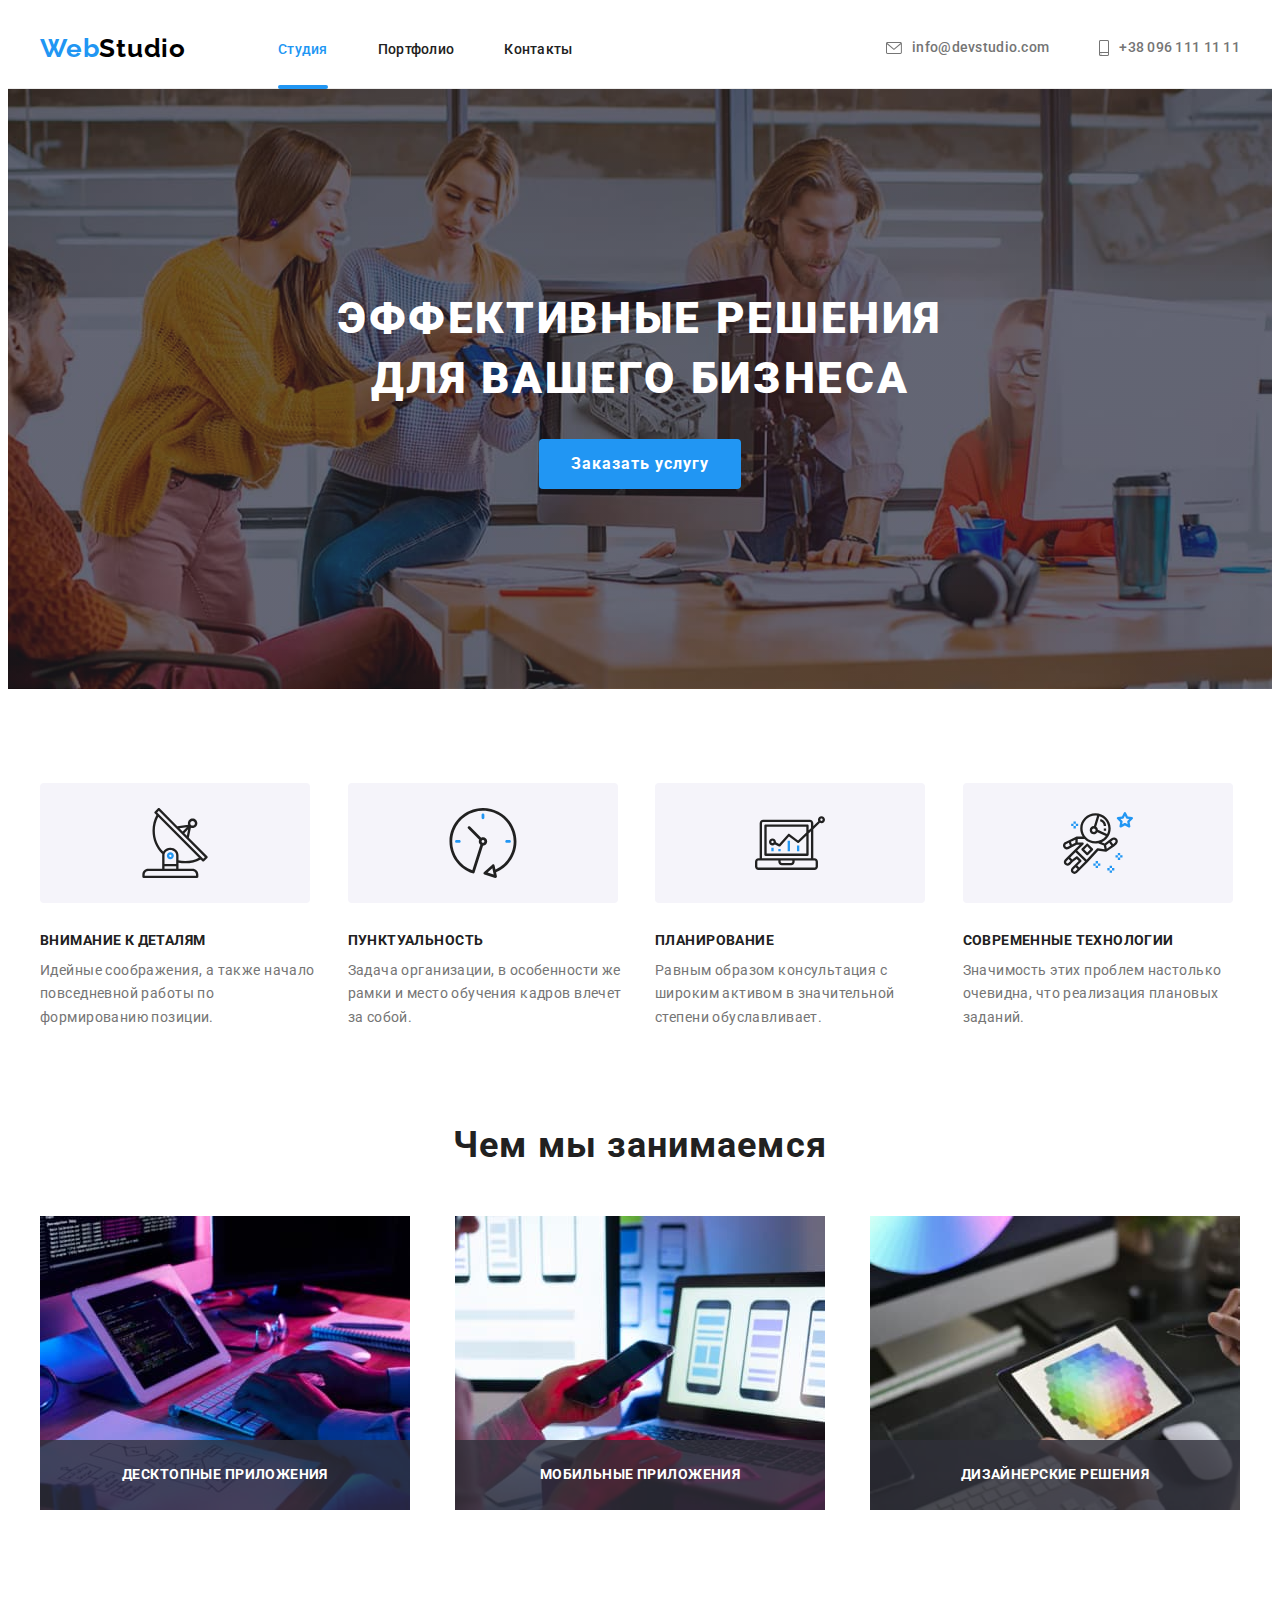
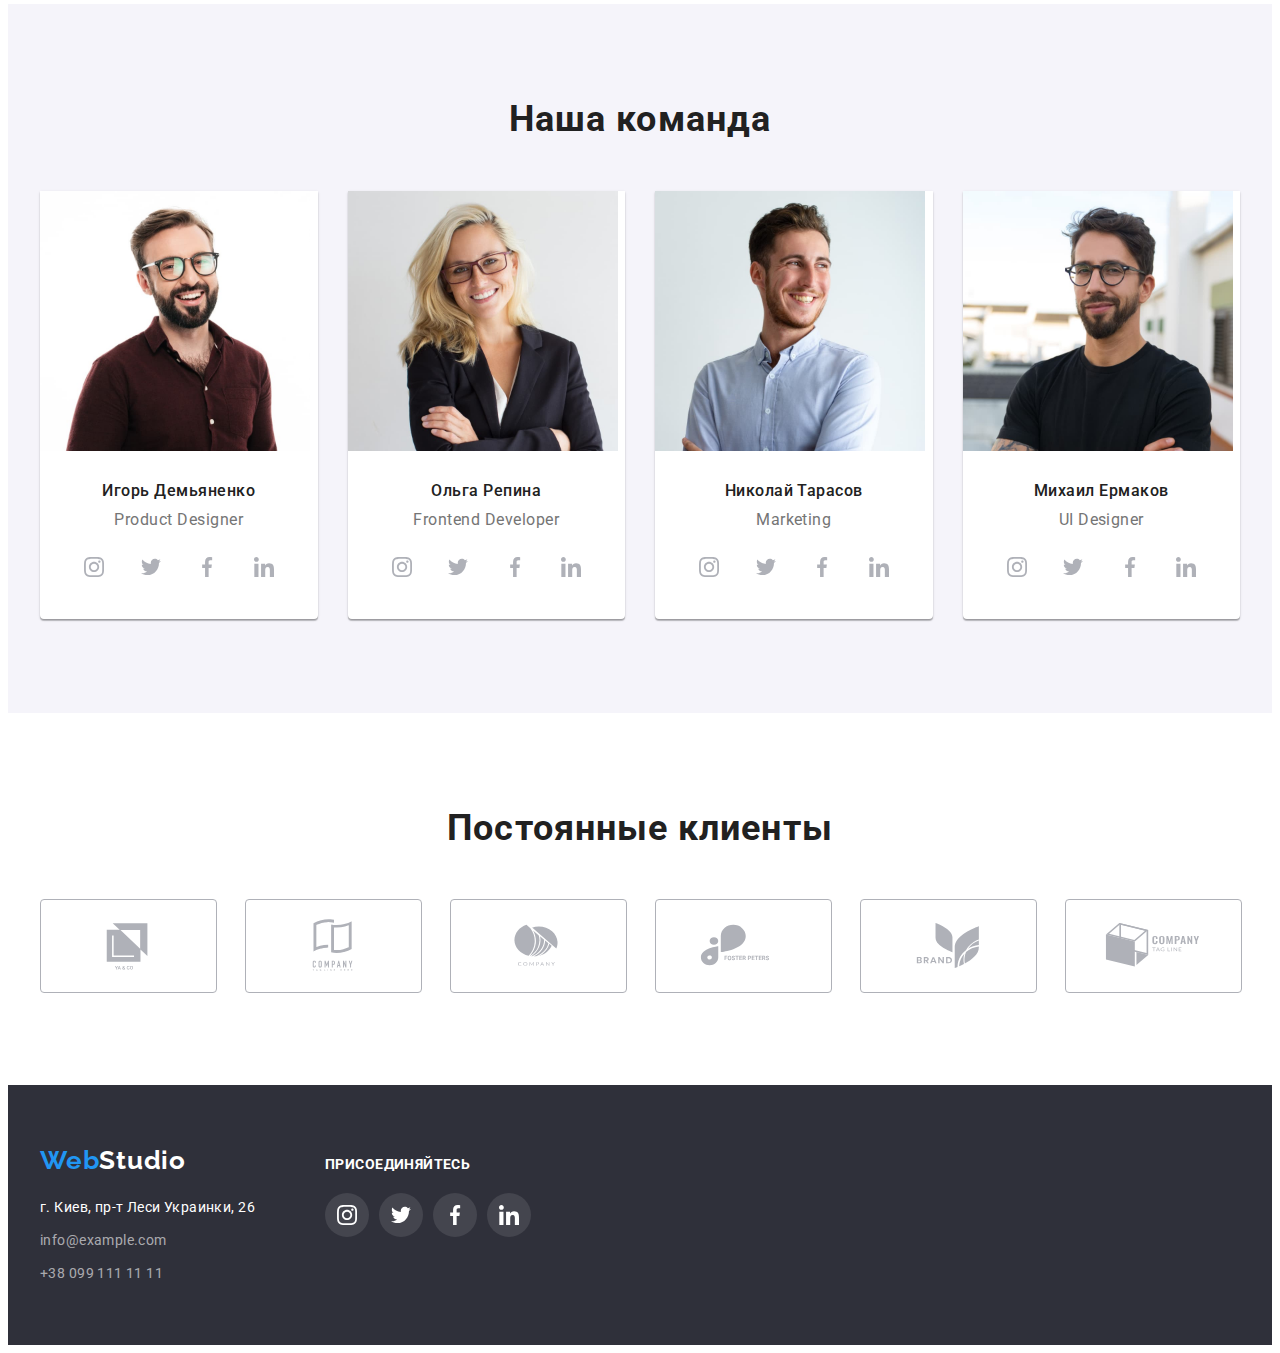
==== index.html @ c76a8c68 "files from previous hw added" ====
<!DOCTYPE html>
<html lang="ru">
  <head>
    <meta charset="UTF-8" />
    <meta http-equiv="X-UA-Compatible" content="IE=edge" />
    <meta name="viewport" content="width=device-width, initial-scale=1.0" />
    <title>Студия</title>
    <link
      href="https://fonts.googleapis.com/css2?family=Raleway:wght@700&family=Roboto:wght@400;500;700;900&display=swap"
      rel="stylesheet"
    />
    <link
      rel="stylesheet"
      href="https://cdnjs.cloudflare.com/ajax/libs/modern-normalize/1.1.0/modern-normalize.min.css"
      integrity="sha512-wpPYUAdjBVSE4KJnH1VR1HeZfpl1ub8YT/NKx4PuQ5NmX2tKuGu6U/JRp5y+Y8XG2tV+wKQpNHVUX03MfMFn9Q=="
      crossorigin="anonymous"
      referrerpolicy="no-referrer"
    />
    <link rel="stylesheet" href="./css/styles.css" />
  </head>
  <body>
    <header class="header">
      <div class="container header-container">
        <a class="logo link" href="./index.html" lang="en"
          >Web<span class="logo-header-color">Studio</span></a
        >
        <nav class="nav">
          <ul class="nav-list list">
            <li class="nav-list-item">
              <a class="nav-list-link link active-page" href="./index.html">Студия</a>
            </li>
            <li class="nav-list-item">
              <a class="nav-list-link link" href="./portfolio.html">Портфолио</a>
            </li>
            <li class="nav-list-item"><a class="nav-list-link link" href="">Контакты</a></li>
          </ul>
        </nav>
        <ul class="header-contacts-list list">
          <li class="header-contacts-mail">
            <a class="header-contacts link" href="mailto:info@devstudio.com">
              <svg class="contacts-icon" width="16" height="12">
                <use href="./images/sprite.svg#envelope"></use>
              </svg>
              info@devstudio.com
            </a>
          </li>
          <li class="header-contacts-number">
            <a class="header-contacts link" href="tel:+380961111111">
              <svg class="contacts-icon" width="10" height="16">
                <use href="./images/sprite.svg#smartphone"></use>
              </svg>
              +38 096 111 11 11
            </a>
          </li>
        </ul>
      </div>
    </header>

    <main>
      <!-- HERO -->
      <section class="hero-section">
        <div class="container">
          <h1 class="hero-title">Эффективные решения<br />для вашего бизнеса</h1>
          <button class="modal-btn" type="button" data-modal-open>Заказать услугу</button>
        </div>
      </section>
      <!-- STUDIO ADVANTAGES -->
      <section class="section">
        <div class="container">
          <h2 class="visually-hidden">Преимущества студии</h2>
          <ul class="advantages-items list">
            <li class="advantages-item">
              <div class="icon-box">
                <svg class="icon" width="70" height="70">
                  <use href="./images/sprite.svg#antenna"></use>
                </svg>
              </div>
              <h3 class="advantages-item-title">Внимание к деталям</h3>
              <p class="advantages-item-description">
                Идейные соображения, а также начало повседневной работы по формированию позиции.
              </p>
            </li>
            <li class="advantages-item">
              <div class="icon-box">
                <svg class="icon" width="70" height="70">
                  <use href="./images/sprite.svg#clock"></use>
                </svg>
              </div>
              <h3 class="advantages-item-title">Пунктуальность</h3>
              <p class="advantages-item-description">
                Задача организации, в особенности же рамки и место обучения кадров влечет за собой.
              </p>
            </li>
            <li class="advantages-item">
              <div class="icon-box">
                <svg class="icon" width="70" height="70">
                  <use href="./images/sprite.svg#diagram"></use>
                </svg>
              </div>
              <h3 class="advantages-item-title">Планирование</h3>
              <p class="advantages-item-description">
                Равным образом консультация с широким активом в значительной степени обуславливает.
              </p>
            </li>
            <li class="advantages-item">
              <div class="icon-box">
                <svg class="icon" width="70" height="70">
                  <use href="./images/sprite.svg#astronaut"></use>
                </svg>
              </div>
              <h3 class="advantages-item-title">Современные технологии</h3>
              <p class="advantages-item-description">
                Значимость этих проблем настолько очевидна, что реализация плановых заданий.
              </p>
            </li>
          </ul>
        </div>
      </section>
      <!-- STUDIO ACTIVITIES -->
      <section class="section activities-section">
        <div class="container">
          <h2 class="section-title">Чем мы занимаемся</h2>
          <ul class="activities-items list">
            <li class="activities-item">
              <img
                src="./images/img-action-1.jpg"
                alt="работник верстает сайт"
                width="370"
                height="294"
              />
              <p class="activities-description">Десктопные приложения</p>
            </li>
            <li class="activities-item">
              <img
                src="./images/img-action-2.jpg"
                alt="работник адаптирует сайт"
                width="370"
                height="294"
              />
              <p class="activities-description">Мобильные приложения</p>
            </li>
            <li class="activities-item">
              <img
                src="./images/img-action-3.jpg"
                alt="работник создает дизайн сайта"
                width="370"
                height="294"
              />
              <p class="activities-description">Дизайнерские решения</p>
            </li>
          </ul>
        </div>
      </section>
      <!-- STUDIO TEAM -->
      <section class="team-section section">
        <div class="container">
          <h2 class="section-title">Наша команда</h2>
          <ul class="team-cards list">
            <li class="team-card">
              <img
                src="./images/img-employee-1.jpg"
                alt="продакт дизайнер"
                width="270"
                height="260"
              />
              <div class="team-card-description">
                <h3 class="team-item">Игорь Демьяненко</h3>
                <p class="team-text" lang="en">Product Designer</p>
                <ul class="social-links list">
                  <li>
                    <a class="social-link" aria-label="instagram" href="">
                      <svg class="social-link-icon" width="20" height="20">
                        <use href="./images/sprite.svg#instagram"></use>
                      </svg>
                    </a>
                  </li>
                  <li>
                    <a class="social-link" aria-label="twitter" href="">
                      <svg class="social-link-icon" width="20" height="20">
                        <use href="./images/sprite.svg#twitter"></use>
                      </svg>
                    </a>
                  </li>
                  <li>
                    <a class="social-link" aria-label="facebook" href="">
                      <svg class="social-link-icon" width="20" height="20">
                        <use href="./images/sprite.svg#facebook"></use>
                      </svg>
                    </a>
                  </li>
                  <li>
                    <a class="social-link" aria-label="linkedin" href="">
                      <svg class="social-link-icon" width="20" height="20">
                        <use href="./images/sprite.svg#linkedin"></use>
                      </svg>
                    </a>
                  </li>
                </ul>
              </div>
            </li>
            <li class="team-card">
              <img
                src="./images/img-employee-2.jpg"
                alt="фронтенд разработчик"
                width="270"
                height="260"
              />
              <div class="team-card-description">
                <h3 class="team-item">Ольга Репина</h3>
                <p class="team-text" lang="en">Frontend Developer</p>
                <ul class="social-links list">
                  <li>
                    <a class="social-link" aria-label="instagram" href="">
                      <svg class="social-link-icon" width="20" height="20">
                        <use href="./images/sprite.svg#instagram"></use>
                      </svg>
                    </a>
                  </li>
                  <li>
                    <a class="social-link" aria-label="twitter" href="">
                      <svg class="social-link-icon" width="20" height="20">
                        <use href="./images/sprite.svg#twitter"></use>
                      </svg>
                    </a>
                  </li>
                  <li>
                    <a class="social-link" aria-label="facebook" href="">
                      <svg class="social-link-icon" width="20" height="20">
                        <use href="./images/sprite.svg#facebook"></use>
                      </svg>
                    </a>
                  </li>
                  <li>
                    <a class="social-link" aria-label="linkedin" href="">
                      <svg class="social-link-icon" width="20" height="20">
                        <use href="./images/sprite.svg#linkedin"></use>
                      </svg>
                    </a>
                  </li>
                </ul>
              </div>
            </li>
            <li class="team-card">
              <img src="./images/img-employee-3.jpg" alt="маркетолог" width="270" height="260" />
              <div class="team-card-description">
                <h3 class="team-item">Николай Тарасов</h3>
                <p class="team-text" lang="en">Marketing</p>
                <ul class="social-links list">
                  <li>
                    <a class="social-link" aria-label="instagram" href="">
                      <svg class="social-link-icon" width="20" height="20">
                        <use href="./images/sprite.svg#instagram"></use>
                      </svg>
                    </a>
                  </li>
                  <li>
                    <a class="social-link" aria-label="twitter" href="">
                      <svg class="social-link-icon" width="20" height="20">
                        <use href="./images/sprite.svg#twitter"></use>
                      </svg>
                    </a>
                  </li>
                  <li>
                    <a class="social-link" aria-label="facebook" href="">
                      <svg class="social-link-icon" width="20" height="20">
                        <use href="./images/sprite.svg#facebook"></use>
                      </svg>
                    </a>
                  </li>
                  <li>
                    <a class="social-link" aria-label="linkedin" href="">
                      <svg class="social-link-icon" width="20" height="20">
                        <use href="./images/sprite.svg#linkedin"></use>
                      </svg>
                    </a>
                  </li>
                </ul>
              </div>
            </li>
            <li class="team-card">
              <img
                src="./images/img-employee-4.jpg"
                alt="дизайнер пользовательского интерфейса"
                width="270"
                height="260"
              />
              <div class="team-card-description">
                <h3 class="team-item">Михаил Ермаков</h3>
                <p class="team-text" lang="en">UI Designer</p>
                <ul class="social-links list">
                  <li>
                    <a class="social-link" aria-label="instagram" href="">
                      <svg class="social-link-icon" width="20" height="20">
                        <use href="./images/sprite.svg#instagram"></use>
                      </svg>
                    </a>
                  </li>
                  <li>
                    <a class="social-link" aria-label="twitter" href="">
                      <svg class="social-link-icon" width="20" height="20">
                        <use href="./images/sprite.svg#twitter"></use>
                      </svg>
                    </a>
                  </li>
                  <li>
                    <a class="social-link" aria-label="facebook" href="">
                      <svg class="social-link-icon" width="20" height="20">
                        <use href="./images/sprite.svg#facebook"></use>
                      </svg>
                    </a>
                  </li>
                  <li>
                    <a class="social-link" aria-label="linkedin" href="">
                      <svg class="social-link-icon" width="20" height="20">
                        <use href="./images/sprite.svg#linkedin"></use>
                      </svg>
                    </a>
                  </li>
                </ul>
              </div>
            </li>
          </ul>
        </div>
      </section>
      <!-- CLIENTS -->
      <section class="clients section">
        <div class="container">
          <h2 class="section-title">Постоянные клиенты</h2>
          <ul class="clients-list list">
            <li class="clients-item">
              <a href="" class="clients-link">
                <svg class="clients-logo" width="106" height="60">
                  <use href="./images/sprite.svg#client-logo-1"></use>
                </svg>
              </a>
            </li>
            <li class="clients-item">
              <a href="" class="clients-link">
                <svg class="clients-logo" width="106" height="60">
                  <use href="./images/sprite.svg#client-logo-2"></use>
                </svg>
              </a>
            </li>
            <li class="clients-item">
              <a href="" class="clients-link">
                <svg class="clients-logo" width="106" height="60">
                  <use href="./images/sprite.svg#client-logo-3"></use>
                </svg>
              </a>
            </li>
            <li class="clients-item">
              <a href="" class="clients-link">
                <svg class="clients-logo" width="106" height="60">
                  <use href="./images/sprite.svg#client-logo-4"></use>
                </svg>
              </a>
            </li>
            <li class="clients-item">
              <a href="" class="clients-link">
                <svg class="clients-logo" width="106" height="60">
                  <use href="./images/sprite.svg#client-logo-5"></use>
                </svg>
              </a>
            </li>
            <li class="clients-item">
              <a href="" class="clients-link">
                <svg class="clients-logo" width="106" height="60">
                  <use href="./images/sprite.svg#client-logo-6"></use>
                </svg>
              </a>
            </li>
          </ul>
        </div>
      </section>
    </main>

    <footer class="footer">
      <div class="container">
        <div class="address-footer">
          <a class="logo-footer link" href="./index.html" lang="en"
            >Web<span class="logo-footer-color">Studio</span></a
          >
          <address>
            <ul class="address-items list">
              <li class="address-item">
                <a
                  class="address link"
                  href="https://goo.gl/maps/cRMagZyy7CcEZu3e9"
                  target="_blank"
                  rel="noopener noreferrer"
                  >г. Киев, пр-т Леси Украинки, 26</a
                >
              </li>
              <li class="address-item">
                <a class="address footer-mail link" href="mailto:info@example.com"
                  >info@example.com</a
                >
              </li>
              <li class="address-item">
                <a class="address footer-number link" href="tel:+380991111111">+38 099 111 11 11</a>
              </li>
            </ul>
          </address>
        </div>
        <div class="footer-links">
          <p class="footer-text">Присоединяйтесь</p>
          <ul class="footer-social-links list">
            <li>
              <a class="footer-social-link" aria-label="instagram" href="">
                <svg class="social-link-icon" width="20" height="20">
                  <use href="./images/sprite.svg#instagram"></use>
                </svg>
              </a>
            </li>
            <li>
              <a class="footer-social-link" aria-label="twitter" href="">
                <svg class="social-link-icon" width="20" height="20">
                  <use href="./images/sprite.svg#twitter"></use>
                </svg>
              </a>
            </li>
            <li>
              <a class="footer-social-link" aria-label="facebook" href="">
                <svg class="social-link-icon" width="20" height="20">
                  <use href="./images/sprite.svg#facebook"></use>
                </svg>
              </a>
            </li>
            <li>
              <a class="footer-social-link" aria-label="linkedin" href="">
                <svg class="social-link-icon" width="20" height="20">
                  <use href="./images/sprite.svg#linkedin"></use>
                </svg>
              </a>
            </li>
          </ul>
        </div>
      </div>
    </footer>

    <div class="backdrop is-hidden" data-modal>
      <div class="modal">
        <button type="button" class="modal-close-btn" data-modal-close>
          <svg class="modal-close-icon" width="18" height="18">
            <use href="./images/sprite.svg#close-icon"></use>
          </svg>
        </button>
      </div>
    </div>
    <script src="./js/modal.js"></script>
  </body>
</html>
---- css/styles.css ----
:root {
  --primary-font-family: Roboto, sans-serif;
  --secondary-font-family: Raleway, sans-serif;

  --primary-text-color: #212121;
  --secondary-text-color: #757575;
  --tertiary-text-color: #ffffff;
  --accent-text-color: #2196f3;

  --primary-background-color: #ffffff;
  --secondary-background-color: #2f303a;
  --tertiary-background-color: #f5f4fa;

  --icon-fill: #afb1b8;

  --animation-timing-function: cubic-bezier(0.4, 0, 0.2, 1);
  --animation-duration: 250ms;
}

body {
  font-family: var(--primary-font-family);
  color: var(--primary-text-color);
  background-color: var(--primary-background-color);
}

h1,
h2,
h3,
h4,
h5,
h6,
p {
  margin-top: 0;
  margin-bottom: 0;
}

ul,
ol {
  margin-top: 0;
  margin-bottom: 0;
  padding-left: 0;
}

.list {
  list-style: none;
}

.link {
  text-decoration: none;
}

/* --------- START COMPONENTS --------- */

.container {
  width: 1200px;
  padding-left: 15px;
  padding-right: 15px;
  margin-left: auto;
  margin-right: auto;
}

.section {
  padding-top: 94px;
  padding-bottom: 94px;
}

.section-title {
  margin-bottom: 50px;
  text-align: center;
  font-weight: 700;
  font-size: 36px;
  line-height: 1.17;
  letter-spacing: 0.03em;
}

.visually-hidden {
  position: absolute;
  width: 1px;
  height: 1px;
  margin: -1px;
  border: 0;
  padding: 0;
  white-space: nowrap;
  clip-path: inset(100%);
  clip: rect(0 0 0 0);
  overflow: hidden;
}

img {
  display: block;
  max-width: 100%;
  height: auto;
}

/* --------- END COMPONENTS --------- */

/* --------- START HEADER --------- */
.header {
  border-bottom: 1px solid #ececec;
}
.header-container {
  display: flex;
  align-items: center;
}

.logo {
  padding-top: 24px;
  padding-bottom: 24px;
  margin-right: 92px;
  font-family: var(--secondary-font-family);
  font-weight: 700;
  font-size: 26px;
  line-height: 1.19;
  letter-spacing: 0.03em;
  color: var(--accent-text-color);
}

.logo-header-color {
  color: #000000;
}

.nav-list {
  display: flex;
  align-items: center;
}

.nav-list-item:not(:last-child) {
  margin-right: 50px;
}
.nav-list-link {
  padding-top: 32px;
  padding-bottom: 32px;
  font-weight: 500;
  font-size: 14px;
  line-height: 1.14;
  letter-spacing: 0.02em;
  color: inherit;
  transition: color var(--animation-duration) var(--animation-timing-function);
}

.nav-list-link:hover,
.nav-list-link:focus {
  color: var(--accent-text-color);
}
.active-page {
  color: var(--accent-text-color);
  position: relative;
}
.active-page::after {
  content: '';
  position: absolute;
  left: 0;
  bottom: 0;
  width: 100%;
  height: 4px;
  background-color: var(--accent-text-color);
  border-radius: 2px;
}

.header-contacts-list {
  display: flex;
  align-items: center;
  margin-left: auto;
}

.header-contacts-mail {
  margin-right: 50px;
}

.header-contacts {
  display: flex;
  align-items: center;
  padding-top: 32px;
  padding-bottom: 32px;
  font-weight: 500;
  font-size: 14px;
  line-height: 1.14;
  letter-spacing: 0.02em;
  color: var(--secondary-text-color);
  transition: color var(--animation-duration) var(--animation-timing-function);
}

.contacts-icon {
  margin-right: 10px;
  fill: currentColor;
}

.header-contacts:hover,
.header-contacts:focus {
  color: var(--accent-text-color);
}

/* --------- END HEADER --------- */

/* --------- START HERO --------- */
.hero-section {
  max-width: 1600px;
  margin-left: auto;
  margin-right: auto;
  padding-top: 200px;
  padding-bottom: 200px;
  text-align: center;
  background-image: linear-gradient(rgba(47, 48, 58, 0.4), rgba(47, 48, 58, 0.4)),
    url(../images/bcg.jpg);
  background-size: cover;
  background-position: center;
  background-color: var(--secondary-background-color);
}

.hero-title {
  margin-bottom: 30px;
  font-weight: 900;
  font-size: 44px;
  line-height: 1.36;
  letter-spacing: 0.06em;
  text-transform: uppercase;
  color: var(--tertiary-text-color);
}

.modal-btn {
  min-width: 200px;
  padding: 10px 32px;
  border-style: none;
  border-radius: 4px;

  font-family: inherit;
  font-weight: 700;
  font-size: 16px;
  line-height: 1.87;
  letter-spacing: 0.06em;
  color: var(--tertiary-text-color);
  background-color: var(--accent-text-color);

  cursor: pointer;
  transition: background-color var(--animation-duration) var(--animation-timing-function);
}

.modal-btn:hover,
.modal-btn:focus {
  background-color: #188ce8;
}
/* --------- END HERO --------- */

/* --------- START SECTION STUDIO ADVANTAGES --------- */

.advantages-items {
  display: flex;
  margin-left: -30px;
}

.advantages-item {
  flex-basis: calc((100% - 4 * 30px) / 4);
  margin-left: 30px;
}

.icon-box {
  width: 270px;
  height: 120px;
  margin-bottom: 30px;
  display: flex;
  justify-content: center;
  align-items: center;
  background-color: var(--tertiary-background-color);
  border-radius: 4px;
}

.advantages-item-title {
  margin-bottom: 10px;
  font-weight: bold;
  font-size: 14px;
  line-height: 1.14;
  letter-spacing: 0.03em;
  text-transform: uppercase;
}

.advantages-item-description {
  font-size: 14px;
  line-height: 1.71;
  letter-spacing: 0.03em;
  color: var(--secondary-text-color);
}
/* --------- END SECTION STUDIO ADVANTAGES --------- */

/* --------- START SECTION STUDIO ACTIVITIES --------- */

.activities-section {
  padding-top: 0;
}

.activities-items {
  display: flex;
  justify-content: space-between;
}

.activities-item {
  position: relative;
}

.activities-description {
  font-weight: bold;
  font-size: 14px;
  line-height: 1.14;
  letter-spacing: 0.03em;
  text-transform: uppercase;
  color: var(--tertiary-text-color);
  background-color: rgba(47, 48, 58, 0.8);

  position: absolute;
  display: flex;
  justify-content: center;
  align-items: center;
  width: 100%;
  min-height: 70px;
  transform: translateY(-100%);
}

/* --------- END SECTION STUDIO ACTIVITIES --------- */

/* --------- START SECTION STUDIO TEAM --------- */
.team-section {
  background-color: var(--tertiary-background-color);
}
.team-cards {
  display: flex;
  flex-wrap: wrap;
  margin-left: -30px;
  margin-top: -30px;
}
.team-card {
  flex-basis: calc((100% - 4 * 30px) / 4);
  margin-left: 30px;
  margin-top: 30px;
  background-color: var(--primary-background-color);
  box-shadow: 0px 1px 3px rgba(0, 0, 0, 0.12), 0px 1px 1px rgba(0, 0, 0, 0.14),
    0px 2px 1px rgba(0, 0, 0, 0.2);
  border-radius: 0px 0px 4px 4px;
}
.team-card-description {
  padding: 30px 32px;
  text-align: center;
  border-radius: 0px 0px 4px 4px;
}

.team-item {
  margin-bottom: 10px;
  font-weight: 500;
  font-size: 16px;
  line-height: 1.19;
  letter-spacing: 0.03em;
}

.team-text {
  margin-bottom: 16px;
  font-weight: 400;
  font-size: 16px;
  line-height: 1.19;
  letter-spacing: 0.03em;
  color: var(--secondary-text-color);
}

.social-links {
  display: flex;
  justify-content: space-between;
  align-items: center;
}

.social-link {
  display: flex;
  justify-content: center;
  align-items: center;
  width: 44px;
  height: 44px;
  border-radius: 50%;
  fill: var(--icon-fill);
  transition: fill var(--animation-duration) var(--animation-timing-function),
    background-color var(--animation-duration) var(--animation-timing-function);
}

.social-link:hover,
.social-link:focus {
  fill: var(--primary-background-color);
  background-color: var(--accent-text-color);
}

/* --------- END SECTION STUDIO TEAM --------- */

/* --------- START SECTION CLIENTS --------- */
.clients .section-title {
  margin-bottom: 50px;
}
.clients-list {
  display: flex;
  flex-wrap: wrap;
  margin-top: -30px;
  margin-left: -30px;
}

.clients-item {
  height: 92px;
  width: 170px;
  flex-basis: calc((100% - 6 * 30px) / 6);
  margin-top: 30px;
  margin-left: 30px;
}
.clients-link {
  width: 100%;
  height: 100%;
  display: flex;
  justify-content: center;
  align-items: center;
  border: 1px solid var(--icon-fill);
  border-radius: 4px;
  color: var(--icon-fill);
  transition: color var(--animation-duration) var(--animation-timing-function),
    border-color var(--animation-duration) var(--animation-timing-function);
}

.clients-link:hover,
.clients-link:focus {
  color: var(--accent-text-color);
  border-color: var(--accent-text-color);
}

.clients-logo {
  fill: currentColor;
}

/* --------- END SECTION CLIENTS --------- */

/* --------- START PAGE PORTFOLIO --------- */
.radio-btn-list {
  display: flex;
  justify-content: center;
  margin-bottom: 50px;
}

.radio-btn-item:not(:last-child) {
  margin-right: 8px;
}

.radio-btn {
  padding: 6px 22px;
  border-style: none;
  border-radius: 4px;
  font-family: inherit;
  font-weight: 500;
  font-size: 16px;
  line-height: 1.63;
  letter-spacing: 0.03em;
  color: var(--primary-text-color);
  background-color: var(--tertiary-background-color);
  cursor: pointer;

  transition: color var(--animation-duration) var(--animation-timing-function),
    background-color var(--animation-duration) var(--animation-timing-function),
    box-shadow var(--animation-duration) var(--animation-timing-function);
}

.radio-btn:hover,
.radio-btn:focus {
  color: var(--tertiary-text-color);
  background-color: var(--accent-text-color);
  box-shadow: 0px 3px 1px rgba(0, 0, 0, 0.1), 0px 1px 2px rgba(0, 0, 0, 0.08),
    0px 2px 2px rgba(0, 0, 0, 0.12);
}

.work-examples-list {
  display: flex;
  flex-wrap: wrap;
  margin-top: -30px;
  margin-left: -30px;
}

.work-example-item {
  flex-basis: calc((100% - 90px) / 3);
  margin-top: 30px;
  margin-left: 30px;
}

.work-example-link {
  display: block;
  transition: box-shadow var(--animation-duration) var(--animation-timing-function);
}

.work-example-link:hover,
.work-example-link:focus {
  box-shadow: 0px 1px 1px rgba(0, 0, 0, 0.12), 0px 4px 4px rgba(0, 0, 0, 0.06),
    1px 4px 6px rgba(0, 0, 0, 0.16);
}

.work-example-card {
  padding: 20px 24px;
  border: 1px solid #eeeeee;
}

.work-example-title {
  margin-bottom: 4px;
  font-weight: 700;
  font-size: 18px;
  line-height: 2;
  letter-spacing: 0.06em;
  color: var(--primary-text-color);
}

.work-example-description {
  font-size: 16px;
  line-height: 1.88;
  letter-spacing: 0.03em;
  color: var(--secondary-text-color);
}

.work-example-wrapper {
  position: relative;
  overflow: hidden;
}

.work-example-overlay {
  position: absolute;
  top: 0;
  left: 0;
  width: 100%;
  height: 100%;
  padding: 63px 24px;

  font-size: 18px;
  line-height: 1.56;
  letter-spacing: 0.03em;
  color: var(--tertiary-text-color);
  background-color: rgba(33, 150, 243, 0.9);

  overflow: auto;
  transform: translateY(100%);
  transition: transform var(--animation-duration) var(--animation-timing-function);
}

.work-example-link:hover .work-example-overlay,
.work-example-link:focus .work-example-overlay {
  transform: translateY(0%);
}

/* --------- END PAGE PORTFOLIO --------- */

/* --------- START FOOTER --------- */
.footer {
  padding-top: 60px;
  padding-bottom: 60px;
  background-color: var(--secondary-background-color);
}

.logo-footer {
  display: inline-block;
  margin-bottom: 20px;
  font-family: var(--secondary-font-family);
  font-weight: 700;
  font-size: 26px;
  line-height: 1.19;
  letter-spacing: 0.03em;
  color: var(--accent-text-color);
}

.logo-footer-color {
  color: var(--tertiary-text-color);
}

.address-item:not(:last-child) {
  margin-bottom: 9px;
}
.address {
  font-style: normal;
  font-size: 14px;
  line-height: 1.71;
  letter-spacing: 0.03em;
  color: var(--tertiary-text-color);
  transition: color var(--animation-duration) var(--animation-timing-function);
}

.address:hover,
.address:focus {
  color: var(--accent-text-color);
}

.footer-mail,
.footer-number {
  color: rgba(255, 255, 255, 0.6);
}

.footer .container {
  display: flex;
  align-items: baseline;
}

.address-footer {
  margin-right: 70px;
}

.footer-text {
  margin-bottom: 20px;
  font-weight: 700;
  font-size: 14px;
  line-height: 1.14;
  letter-spacing: 0.03em;
  text-transform: uppercase;
  color: var(--tertiary-text-color);
}

.footer-social-links {
  display: flex;
  justify-content: space-between;
  align-items: center;
}

.footer-social-link {
  display: flex;
  justify-content: center;
  align-items: center;
  width: 44px;
  height: 44px;
  border-radius: 50%;
  fill: var(--primary-background-color);
  background-color: rgba(255, 255, 255, 0.1);
  transition: fill var(--animation-duration) var(--animation-timing-function),
    background-color var(--animation-duration) var(--animation-timing-function);
}

.footer-social-links li:not(:last-child) {
  margin-right: 10px;
}

.footer-social-link:hover,
.footer-social-link:focus {
  fill: var(--primary-background-color);
  background-color: var(--accent-text-color);
}

/* --------- END FOOTER --------- */

/* --------- START BACKDROP --------- */

.backdrop {
  position: fixed;
  top: 0;
  left: 0;
  width: 100%;
  height: 100%;
  background-color: rgba(0, 0, 0, 0.2);
  transition: opacity var(--animation-duration) var(--animation-timing-function),
    visibility var(--animation-duration) var(--animation-timing-function);
  opacity: 1;
}

.backdrop.is-hidden {
  opacity: 0;
  visibility: hidden;
  pointer-events: none;
}

.modal {
  min-width: 528px;
  min-height: 580px;
  position: absolute;
  top: 50%;
  left: 50%;
  transform: translate(-50%, -50%) scale(0.9);
  opacity: 1;

  background-color: var(--primary-background-color);
  box-shadow: 0px 1px 3px rgba(0, 0, 0, 0.12), 0px 1px 1px rgba(0, 0, 0, 0.14),
    0px 2px 1px rgba(0, 0, 0, 0.2);
  border-radius: 4px;
  transition: transform var(--animation-duration) var(--animation-timing-function),
    opacity var(--animation-duration) var(--animation-timing-function);
}

.backdrop.is-hidden .modal {
  transform: translate(-50%, -50%) scale(1);
  opacity: 0;
}

.modal-close-btn {
  position: absolute;
  top: 8px;
  right: 8px;
  width: 30px;
  height: 30px;
  padding: 0;
  display: flex;
  justify-content: center;
  align-items: center;
  border-radius: 50%;
  border: 1px solid rgba(0, 0, 0, 0.1);
  background-color: var(--primary-background-color);
  cursor: pointer;
}

/* --------- END BACKDROP --------- */
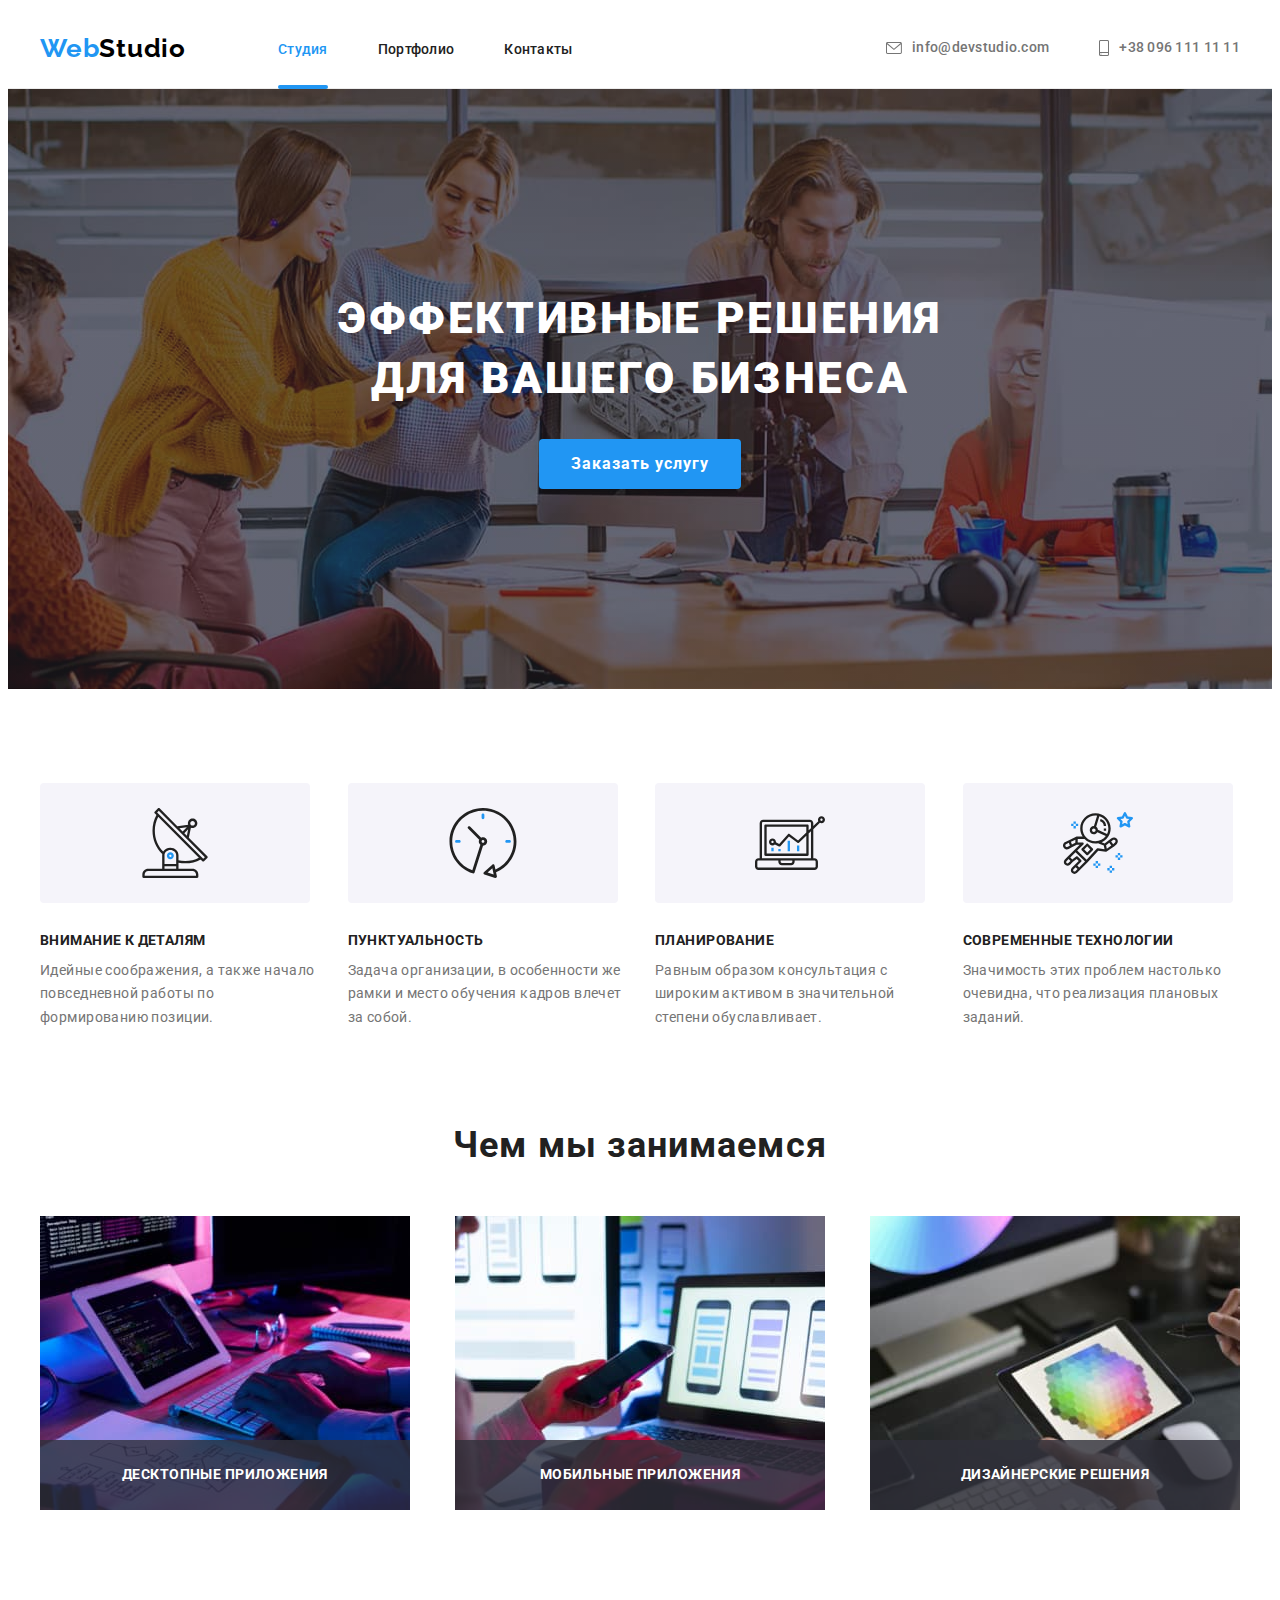
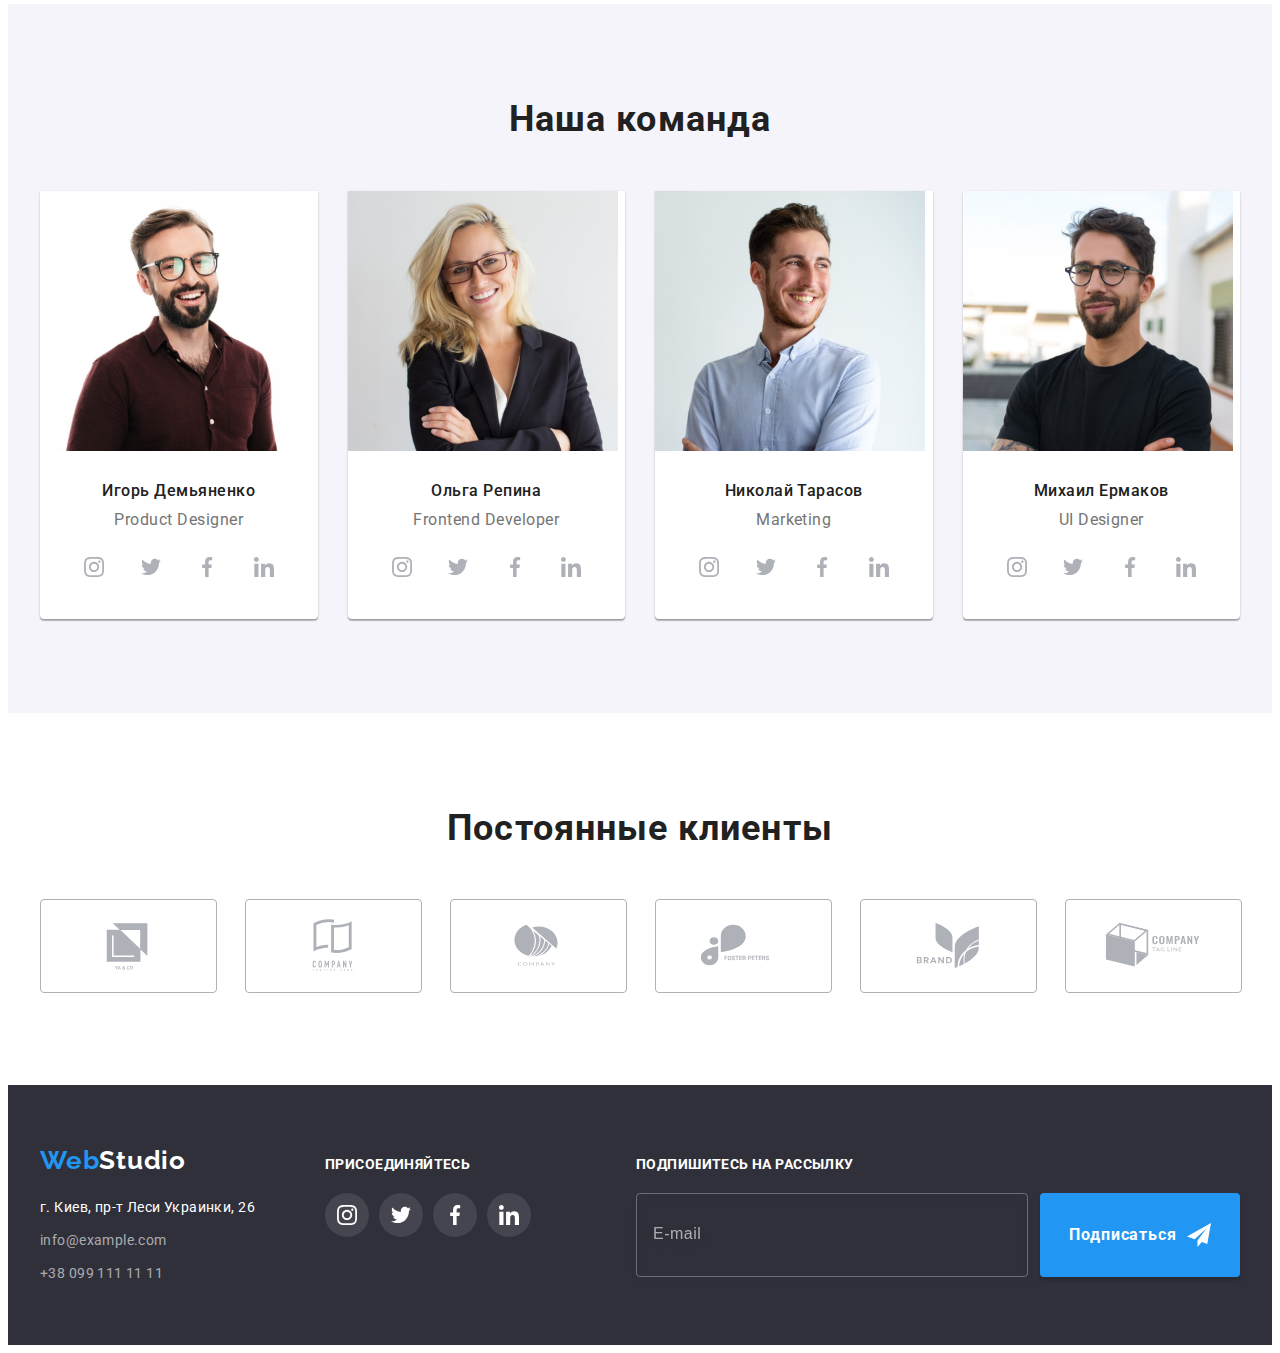
==== commit 0cfe96c5: "first version added" ====
--- a/index.html
+++ b/index.html
@@ -376,7 +376,7 @@
 
     <footer class="footer">
       <div class="container">
-        <div class="address-footer">
+        <div class="footer-address">
           <a class="logo-footer link" href="./index.html" lang="en"
             >Web<span class="logo-footer-color">Studio</span></a
           >
@@ -435,11 +435,93 @@
             </li>
           </ul>
         </div>
+        <div class="footer-form">
+          <p class="footer-text">Подпишитесь на рассылку</p>
+          <form name="footer-contact-form" method="post" class="footer-contact-form">
+            <label class="footer-contact-form-field">
+              <input
+                type="email"
+                name="email"
+                class="footer-contact-form-input"
+                placeholder="E-mail"
+              />
+            </label>
+            <button type="submit" class="submit-btn">
+              <span>Подписаться</span>
+              <svg class="submit-icon" width="24" height="24">
+                <use href="./images/sprite.svg#send-icon"></use>
+              </svg>
+            </button>
+          </form>
+        </div>
       </div>
     </footer>
 
     <div class="backdrop is-hidden" data-modal>
       <div class="modal">
+        <form name="signup-form" method="post" class="signup-form">
+          <p class="signup-form-title">Оставьте свои данные, мы вам перезвоним</p>
+
+          <label class="signup-form-field">
+            <span class="signup-form-text">Имя</span>
+            <span class="signup-form-input-wrapper">
+              <input name="user-name" type="text" class="signup-form-input" />
+              <svg class="signup-icon" width="18" height="18">
+                <use href="./images/sprite.svg#person-icon"></use>
+              </svg>
+            </span>
+          </label>
+
+          <label class="signup-form-field">
+            <span class="signup-form-text">Телефон</span>
+            <span class="signup-form-input-wrapper">
+              <input name="user-contact" type="tel" class="signup-form-input" />
+              <svg class="signup-icon" width="18" height="18">
+                <use href="./images/sprite.svg#phone-icon"></use>
+              </svg>
+            </span>
+          </label>
+
+          <label class="signup-form-field">
+            <span class="signup-form-text">Почта</span>
+            <span class="signup-form-input-wrapper">
+              <input name="user-email" type="email" class="signup-form-input" />
+              <svg class="signup-icon" width="18" height="18">
+                <use href="./images/sprite.svg#email-icon"></use>
+              </svg>
+            </span>
+          </label>
+
+          <label class="signup-form-field">
+            <span class="signup-form-text">Комментарий</span>
+            <textarea
+              name="user-message"
+              placeholder="Введите текст"
+              class="signup-form-message"
+            ></textarea>
+          </label>
+
+          <div class="signup-form-checkbox-wrapper">
+            <label for="policy-checkbox" class="signup-checkbox-field">
+              <input
+                type="checkbox"
+                name="accept-policy"
+                id="policy-checkbox"
+                class="signup-checkbox-input visually-hidden"
+                required
+              />
+              <svg class="checkbox-icon" width="16" height="15">
+                <use href="./images/sprite.svg#check-icon"></use>
+              </svg>
+              Соглашаюсь с рассылкой и принимаю&nbsp;<a href="" class="signup-checkbox-link"
+                >Условия договора</a
+              >
+            </label>
+          </div>
+
+          <button type="submit" class="submit-btn">Отправить</button>
+        </form>
+
         <button type="button" class="modal-close-btn" data-modal-close>
           <svg class="modal-close-icon" width="18" height="18">
             <use href="./images/sprite.svg#close-icon"></use>
--- a/css/styles.css
+++ b/css/styles.css
@@ -5,7 +5,7 @@
   --primary-text-color: #212121;
   --secondary-text-color: #757575;
   --tertiary-text-color: #ffffff;
-  --accent-text-color: #2196f3;
+  --accent-color: #2196f3;
 
   --primary-background-color: #ffffff;
   --secondary-background-color: #2f303a;
@@ -112,7 +112,7 @@
   font-size: 26px;
   line-height: 1.19;
   letter-spacing: 0.03em;
-  color: var(--accent-text-color);
+  color: var(--accent-color);
 }
 
 .logo-header-color {
@@ -140,10 +140,10 @@
 
 .nav-list-link:hover,
 .nav-list-link:focus {
-  color: var(--accent-text-color);
+  color: var(--accent-color);
 }
 .active-page {
-  color: var(--accent-text-color);
+  color: var(--accent-color);
   position: relative;
 }
 .active-page::after {
@@ -153,7 +153,7 @@
   bottom: 0;
   width: 100%;
   height: 4px;
-  background-color: var(--accent-text-color);
+  background-color: var(--accent-color);
   border-radius: 2px;
 }
 
@@ -187,12 +187,13 @@
 
 .header-contacts:hover,
 .header-contacts:focus {
-  color: var(--accent-text-color);
+  color: var(--accent-color);
 }
 
 /* --------- END HEADER --------- */
 
 /* --------- START HERO --------- */
+
 .hero-section {
   max-width: 1600px;
   margin-left: auto;
@@ -222,6 +223,7 @@
   padding: 10px 32px;
   border-style: none;
   border-radius: 4px;
+  box-shadow: 0px 4px 4px rgba(0, 0, 0, 0.15);
 
   font-family: inherit;
   font-weight: 700;
@@ -229,7 +231,7 @@
   line-height: 1.87;
   letter-spacing: 0.06em;
   color: var(--tertiary-text-color);
-  background-color: var(--accent-text-color);
+  background-color: var(--accent-color);
 
   cursor: pointer;
   transition: background-color var(--animation-duration) var(--animation-timing-function);
@@ -379,7 +381,7 @@
 .social-link:hover,
 .social-link:focus {
   fill: var(--primary-background-color);
-  background-color: var(--accent-text-color);
+  background-color: var(--accent-color);
 }
 
 /* --------- END SECTION STUDIO TEAM --------- */
@@ -417,8 +419,8 @@
 
 .clients-link:hover,
 .clients-link:focus {
-  color: var(--accent-text-color);
-  border-color: var(--accent-text-color);
+  color: var(--accent-color);
+  border-color: var(--accent-color);
 }
 
 .clients-logo {
@@ -459,7 +461,7 @@
 .radio-btn:hover,
 .radio-btn:focus {
   color: var(--tertiary-text-color);
-  background-color: var(--accent-text-color);
+  background-color: var(--accent-color);
   box-shadow: 0px 3px 1px rgba(0, 0, 0, 0.1), 0px 1px 2px rgba(0, 0, 0, 0.08),
     0px 2px 2px rgba(0, 0, 0, 0.12);
 }
@@ -555,7 +557,7 @@
   font-size: 26px;
   line-height: 1.19;
   letter-spacing: 0.03em;
-  color: var(--accent-text-color);
+  color: var(--accent-color);
 }
 
 .logo-footer-color {
@@ -576,7 +578,7 @@
 
 .address:hover,
 .address:focus {
-  color: var(--accent-text-color);
+  color: var(--accent-color);
 }
 
 .footer-mail,
@@ -589,7 +591,7 @@
   align-items: baseline;
 }
 
-.address-footer {
+.footer-address {
   margin-right: 70px;
 }
 
@@ -629,10 +631,70 @@
 .footer-social-link:hover,
 .footer-social-link:focus {
   fill: var(--primary-background-color);
-  background-color: var(--accent-text-color);
-}
-
-/* --------- END FOOTER --------- */
+  background-color: var(--accent-color);
+}
+
+
+.footer-form{
+  margin-left: auto;
+}
+
+.footer-contact-form{
+display: inline-flex;
+}
+
+.footer-contact-form-field{
+  margin-right: 12px;
+}
+.footer-contact-form-input{
+    padding: 16px;
+  width: 358px;
+  height: 50px;
+
+  color: var(--tertiary-text-color);
+  background-color: transparent;
+  border: 1px solid rgba(255, 255, 255, 0.3);
+  filter: drop-shadow(0px 4px 4px rgba(0, 0, 0, 0.15));
+  border-radius: 4px;
+  }
+
+.footer-contact-form-input::placeholder{
+  font-size: 16px;
+  line-height: 1.25;
+  letter-spacing: 0.03em;
+  color: rgba(255, 255, 255, 0.6)
+}
+  
+.submit-btn{
+  display: inline-flex;
+  align-items: center;
+  justify-content: center;
+  padding: 10px 28px;
+  min-width: 200px;
+  
+  background-color: var(--accent-color);
+  color: var(--tertiary-text-color);
+  font-family: inherit;
+  font-weight: 700;
+  font-size: 16px;
+  line-height: 1.87;
+  letter-spacing: 0.06em;
+
+  box-shadow: 0px 4px 4px rgba(0, 0, 0, 0.15);
+  border-style: none;
+  border-radius: 4px;
+  cursor: pointer;
+  transition: background-color var(--animation-duration) var(--animation-timing-function);
+}
+
+.submit-btn:hover,
+.submit-btn:focus{
+  background-color: #188ce8;
+}
+
+.submit-btn > span{
+margin-right: 10px;
+}
 
 /* --------- START BACKDROP --------- */
 
@@ -655,8 +717,11 @@
 }
 
 .modal {
-  min-width: 528px;
+  max-width: 528px;
   min-height: 580px;
+  text-align: center;
+  padding: 40px;
+  
   position: absolute;
   top: 50%;
   left: 50%;
@@ -690,6 +755,129 @@
   border: 1px solid rgba(0, 0, 0, 0.1);
   background-color: var(--primary-background-color);
   cursor: pointer;
-}
+  transition: fill var(--animation-duration) var(--animation-timing-function);
+}
+
+.modal-close-btn:hover,
+.modal-close-btn:focus{
+  fill:var(--accent-color)
+}
+
+.signup-form-field{
+display: block;
+margin-bottom: 10px;
+}
+
+
+.signup-form-title{
+  margin-bottom: 12px;
+  font-weight: 700;
+  font-size: 20px;
+  line-height: 1.15;
+  text-align: center;
+  letter-spacing: 0.03em;
+  color: var(--primary-text-color);
+}
+
+.signup-form-text{
+  display: block;
+  text-align: left;
+  margin-bottom: 4px;
+  font-size: 12px;
+  line-height: 1.17;
+  letter-spacing: 0.01em;
+  color: var(--secondary-text-color);
+}
+
+.signup-form-input-wrapper{
+  display: block;
+  position: relative;
+}
+
+
+.signup-form-input{
+  width: 100%;
+  padding: 12px 40px;
+  border: 1px solid rgba(33, 33, 33, 0.2);
+  border-radius: 4px;
+  color: var(--primary-text-color);
+  transition: border-color var(--animation-duration) var(--animation-timing-function);
+}
+
+
+.signup-icon{
+  position: absolute;
+  top: 50%;
+  transform: translateY(-50%);
+  left: 14px;
+  transition: fill var(--animation-duration) var(--animation-timing-function);
+}
+
+.signup-form-input:focus + .signup-icon{
+  fill: var(--accent-color);
+}
+
+.signup-form-message{
+  width: 100%;
+  height: 120px;
+  padding: 12px 16px;  
+  resize: none;
+  color: var(--primary-text-color);
+  border: 1px solid rgba(33, 33, 33, 0.2);
+  border-radius: 4px;
+  transition: border-color var(--animation-duration) var(--animation-timing-function);
+}
+
+.signup-form-input:focus,
+.signup-form-message:focus {
+  border-color: var(--accent-color);
+  outline: none;
+}
+
+.signup-form-message::placeholder{
+  font-size: 12px;
+  line-height: 1.17;
+  letter-spacing: 0.01em;
+  color: rgba(117, 117, 117, 0.5);
+}
+
+.signup-form-checkbox-wrapper{
+  display: block;
+  margin-bottom: 30px;
+}
+
+.signup-checkbox-field{
+  display: flex;
+  align-items: center;
+  justify-content: center;
+  font-size: 14px;
+  line-height: 1.71;
+  letter-spacing: 0.03em;
+  color: var(--secondary-text-color);
+}
+
+.signup-checkbox-link{
+  text-decoration-line: underline;
+  color:var(--accent-color);
+}
+
+.checkbox-icon{
+  margin-right: 10px;
+  cursor: pointer;
+  background-color: transparent;
+  border: 1px solid #000000;
+  border-radius: 3px;
+  transition: border-color var(--animation-duration) var(--animation-timing-function),
+  background-color var(--animation-duration) var(--animation-timing-function);
+}
+
+.signup-checkbox-input:checked + .checkbox-icon{
+  background-color: var(--accent-color);
+  border: 0.2px solid #FFFFFF;
+}
+.signup-checkbox-input:focus +.checkbox-icon{
+  border-color: var(--accent-color);
+}
+
 
 /* --------- END BACKDROP --------- */
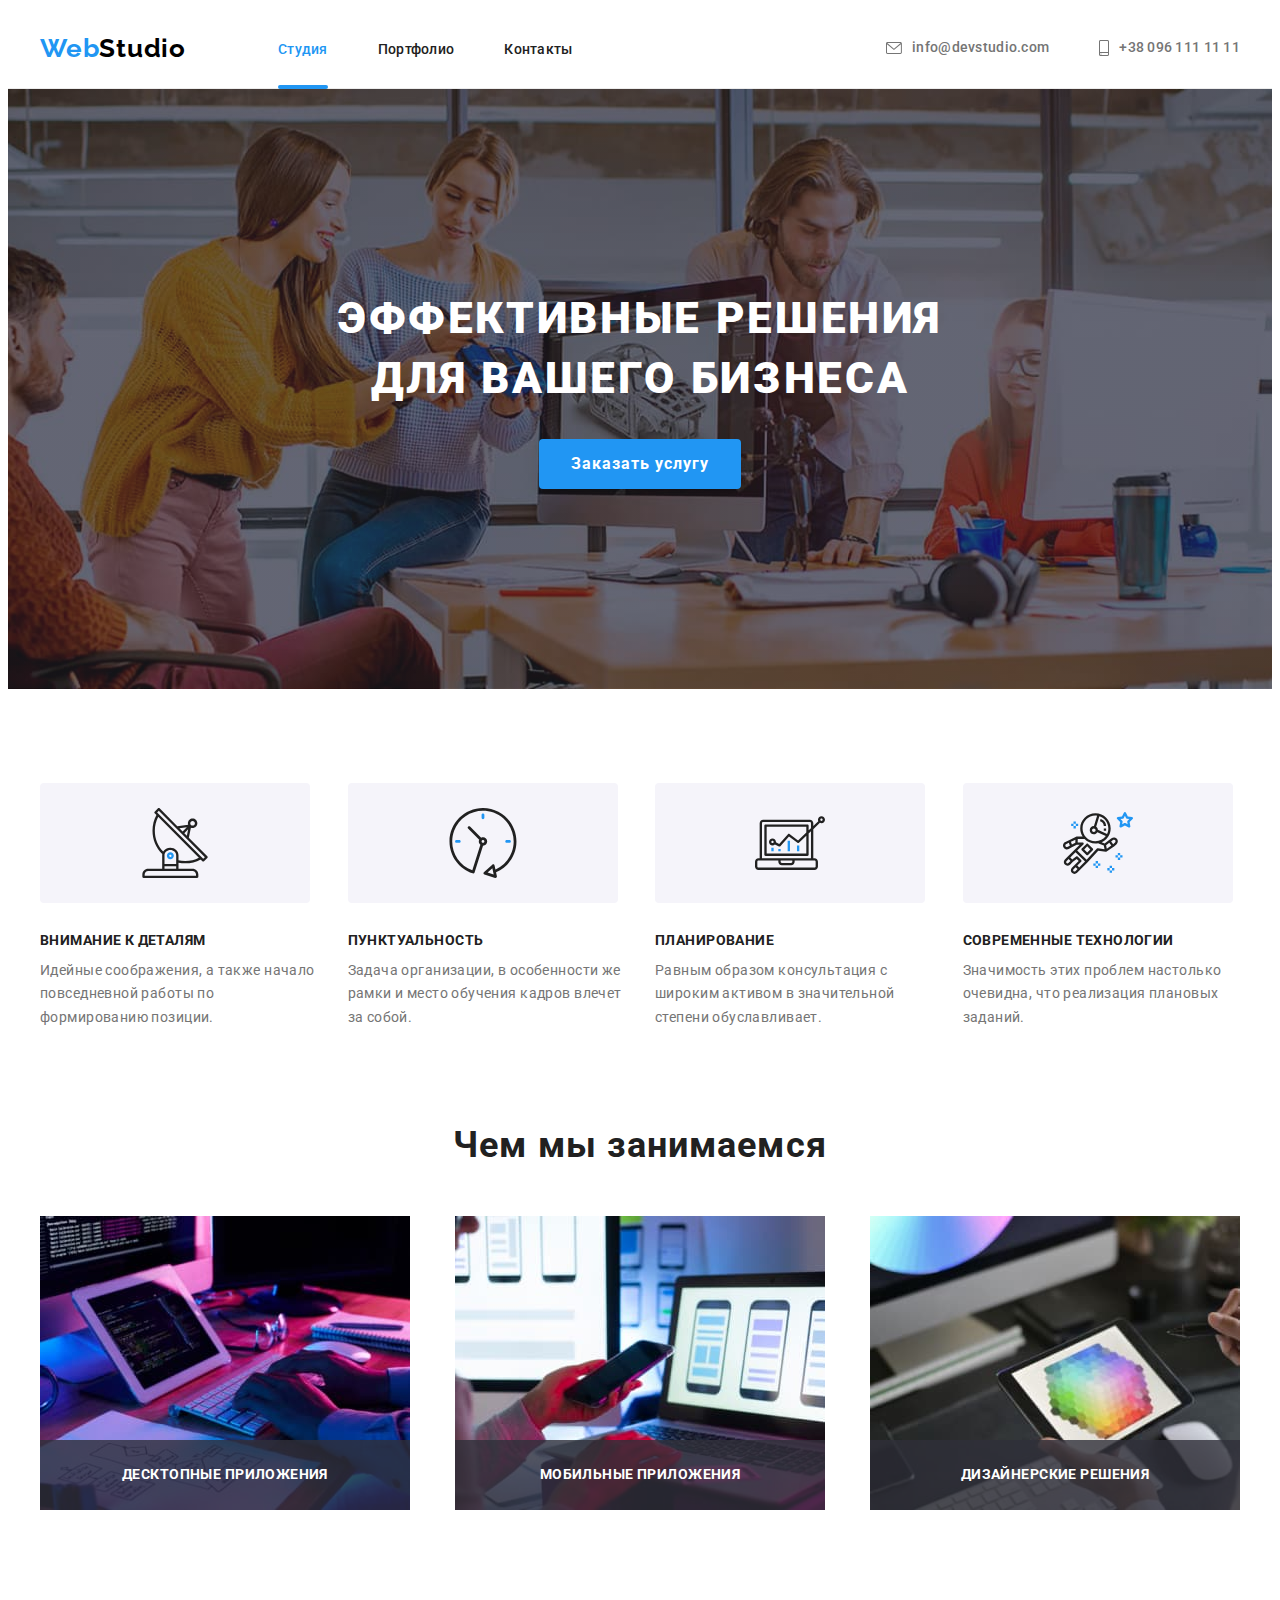
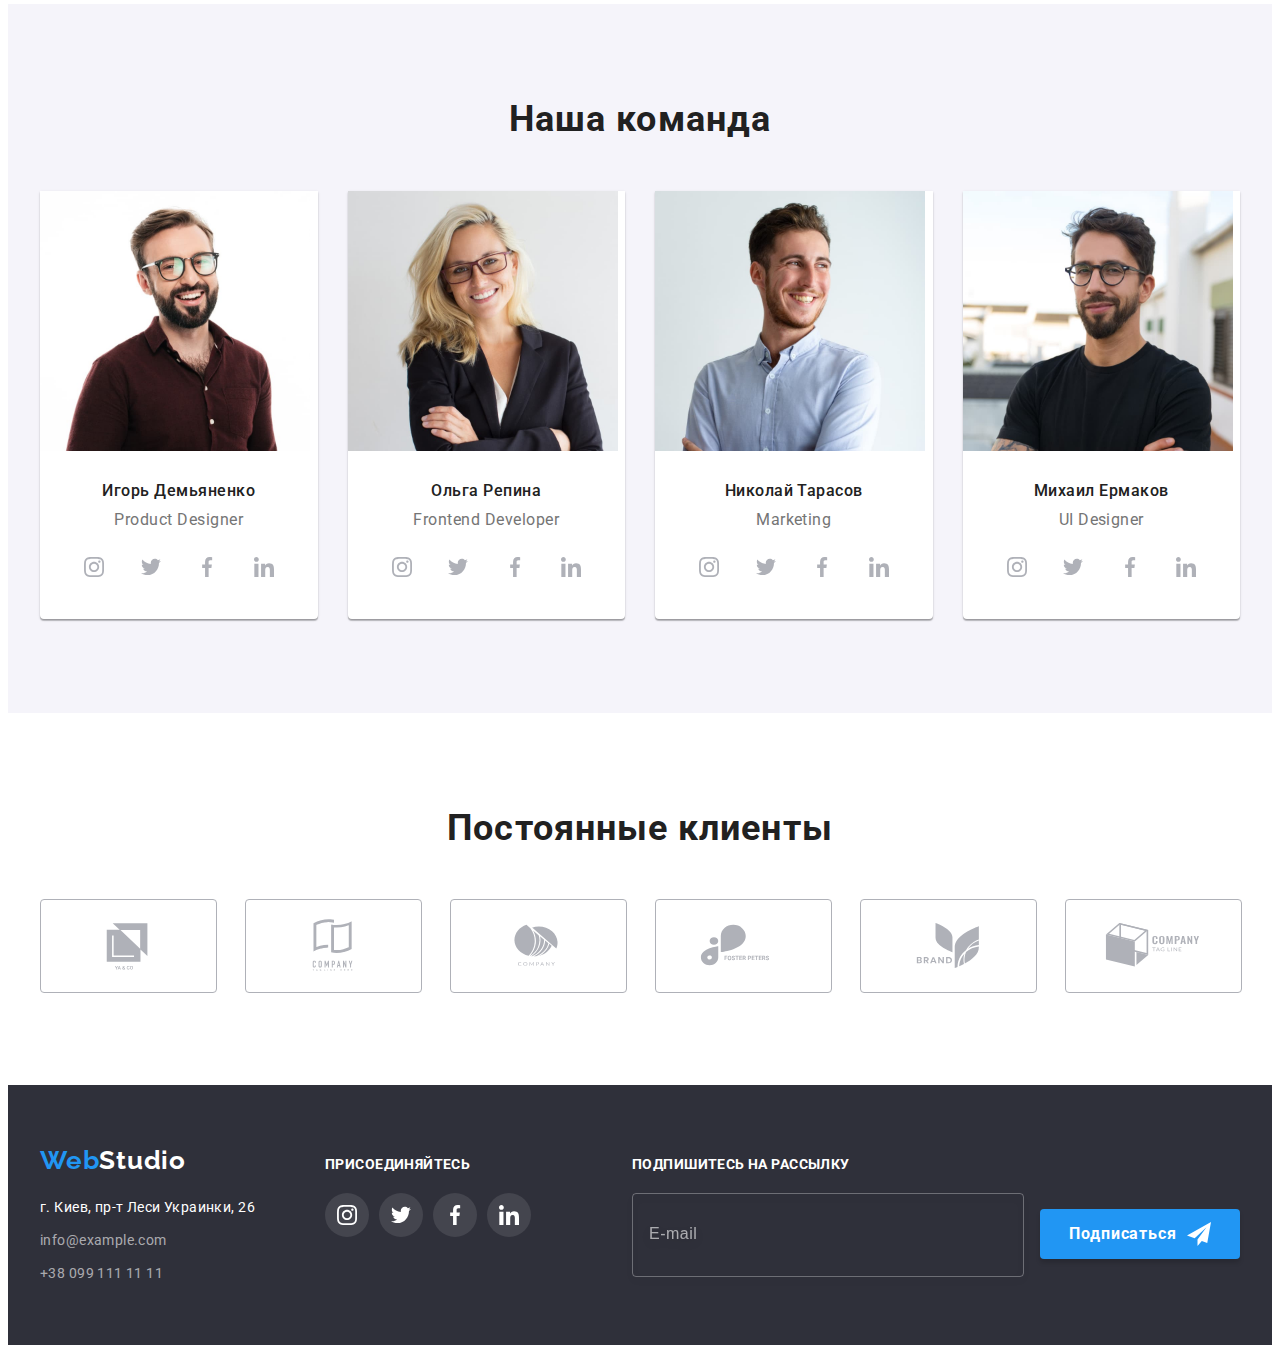
==== commit 4ea5a5c9: "label from footer-contact form removed" ====
--- a/index.html
+++ b/index.html
@@ -403,7 +403,7 @@
           </address>
         </div>
         <div class="footer-links">
-          <p class="footer-text">Присоединяйтесь</p>
+          <b class="footer-text">Присоединяйтесь</b>
           <ul class="footer-social-links list">
             <li>
               <a class="footer-social-link" aria-label="instagram" href="">
@@ -436,16 +436,14 @@
           </ul>
         </div>
         <div class="footer-form">
-          <p class="footer-text">Подпишитесь на рассылку</p>
+          <b class="footer-text">Подпишитесь на рассылку</b>
           <form name="footer-contact-form" method="post" class="footer-contact-form">
-            <label class="footer-contact-form-field">
-              <input
-                type="email"
-                name="email"
-                class="footer-contact-form-input"
-                placeholder="E-mail"
-              />
-            </label>
+            <input
+              type="email"
+              name="email"
+              class="footer-contact-form-input"
+              placeholder="E-mail"
+            />
             <button type="submit" class="submit-btn">
               <span>Подписаться</span>
               <svg class="submit-icon" width="24" height="24">
@@ -460,7 +458,7 @@
     <div class="backdrop is-hidden" data-modal>
       <div class="modal">
         <form name="signup-form" method="post" class="signup-form">
-          <p class="signup-form-title">Оставьте свои данные, мы вам перезвоним</p>
+          <b class="signup-form-title">Оставьте свои данные, мы вам перезвоним</b>
 
           <label class="signup-form-field">
             <span class="signup-form-text">Имя</span>
@@ -501,23 +499,19 @@
             ></textarea>
           </label>
 
-          <div class="signup-form-checkbox-wrapper">
-            <label for="policy-checkbox" class="signup-checkbox-field">
-              <input
-                type="checkbox"
-                name="accept-policy"
-                id="policy-checkbox"
-                class="signup-checkbox-input visually-hidden"
-                required
-              />
-              <svg class="checkbox-icon" width="16" height="15">
-                <use href="./images/sprite.svg#check-icon"></use>
-              </svg>
-              Соглашаюсь с рассылкой и принимаю&nbsp;<a href="" class="signup-checkbox-link"
-                >Условия договора</a
-              >
-            </label>
-          </div>
+          <label class="signup-checkbox-field">
+            <input
+              type="checkbox"
+              name="accept-policy"
+              class="signup-checkbox-input visually-hidden"
+              required
+            />
+            <svg class="checkbox-icon" width="16" height="15">
+              <use href="./images/sprite.svg#check-icon"></use>
+            </svg>
+            Соглашаюсь с рассылкой и принимаю&nbsp;
+            <a href="" class="signup-checkbox-link">Условия договора</a>
+          </label>
 
           <button type="submit" class="submit-btn">Отправить</button>
         </form>
--- a/css/styles.css
+++ b/css/styles.css
@@ -596,6 +596,7 @@
 }
 
 .footer-text {
+  display: block;
   margin-bottom: 20px;
   font-weight: 700;
   font-size: 14px;
@@ -639,15 +640,9 @@
   margin-left: auto;
 }
 
-.footer-contact-form{
-display: inline-flex;
-}
-
-.footer-contact-form-field{
+.footer-contact-form-input{
+  padding: 16px;
   margin-right: 12px;
-}
-.footer-contact-form-input{
-    padding: 16px;
   width: 358px;
   height: 50px;
 
@@ -717,8 +712,8 @@
 }
 
 .modal {
-  max-width: 528px;
-  min-height: 580px;
+  width: 528px;
+  height: 580px;
   text-align: center;
   padding: 40px;
   
@@ -770,6 +765,7 @@
 
 
 .signup-form-title{
+  display: block;
   margin-bottom: 12px;
   font-weight: 700;
   font-size: 20px;
@@ -841,15 +837,11 @@
   color: rgba(117, 117, 117, 0.5);
 }
 
-.signup-form-checkbox-wrapper{
-  display: block;
-  margin-bottom: 30px;
-}
-
 .signup-checkbox-field{
   display: flex;
   align-items: center;
   justify-content: center;
+  margin-bottom: 20px;
   font-size: 14px;
   line-height: 1.71;
   letter-spacing: 0.03em;
@@ -875,7 +867,7 @@
   background-color: var(--accent-color);
   border: 0.2px solid #FFFFFF;
 }
-.signup-checkbox-input:focus +.checkbox-icon{
+.signup-checkbox-input:focus + .checkbox-icon{
   border-color: var(--accent-color);
 }
 
